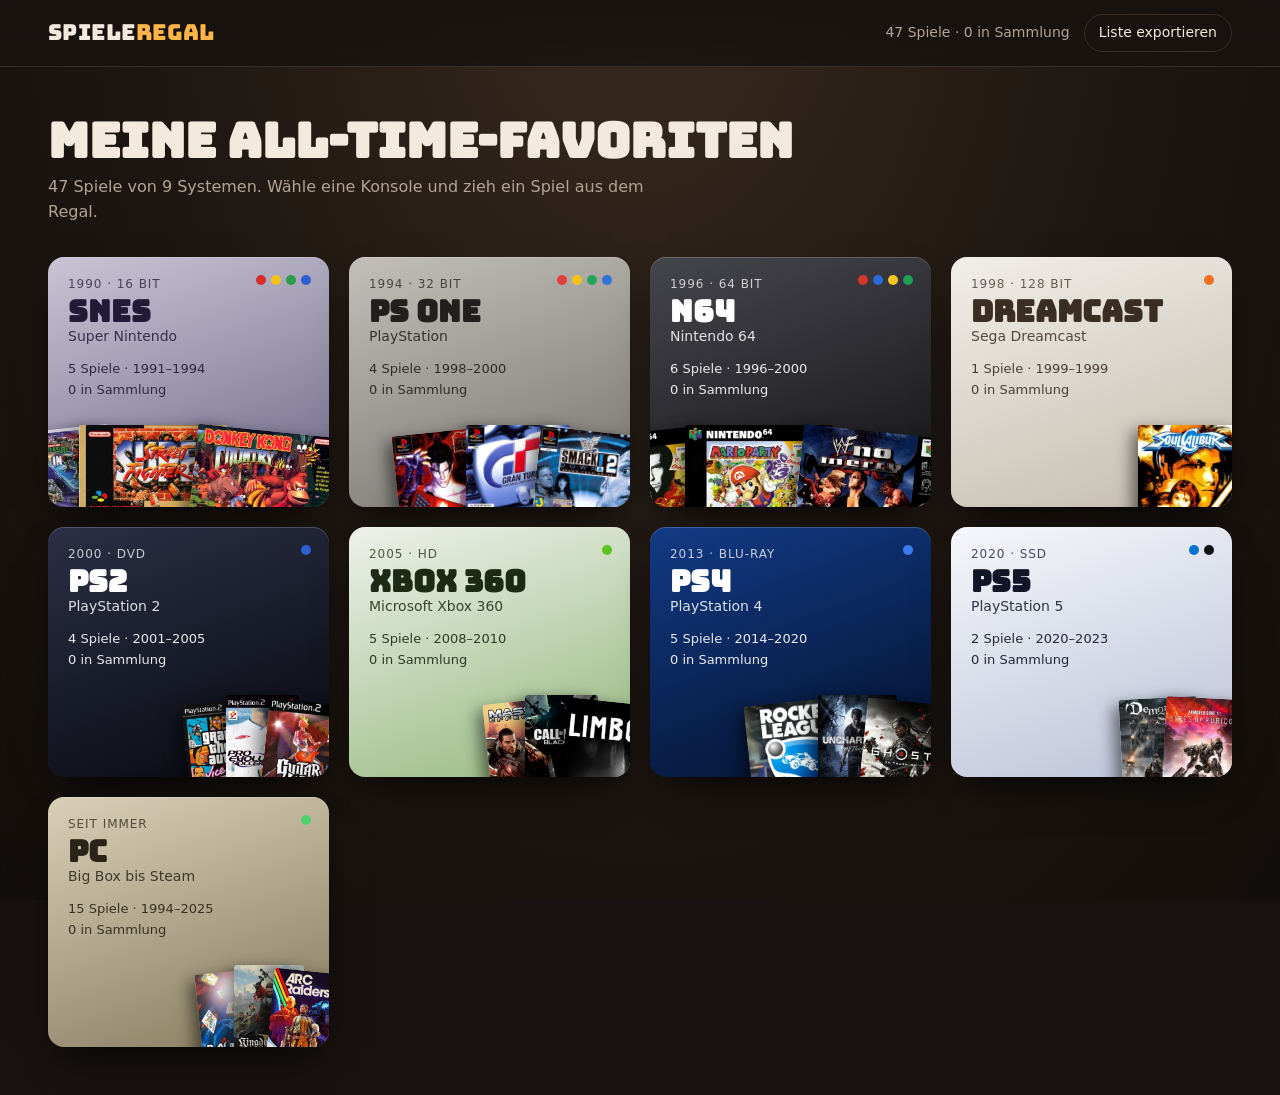
==== index.html @ d402b3fd "initial commit" ====
<!doctype html>
<html lang="de">
<head>
  <meta charset="utf-8">
  <meta name="viewport" content="width=device-width, initial-scale=1">
  <title>Spieleregal</title>
  <link rel="preconnect" href="https://fonts.googleapis.com">
  <link rel="preconnect" href="https://fonts.gstatic.com" crossorigin>
  <link href="https://fonts.googleapis.com/css2?family=Bungee&display=swap" rel="stylesheet">
  <link rel="stylesheet" href="style.css">
</head>
<body>
  <header class="top">
    <a href="#/" class="logo">Spiele<span>regal</span></a>
    <div class="top-actions">
      <span class="stats" id="stats"></span>
      <button class="btn ghost" id="export" title="Sammlungsstatus und Notizen als data/games.js speichern">Liste exportieren</button>
    </div>
  </header>

  <main id="view"></main>

  <dialog id="detail" aria-label="Spieldetails">
    <button class="close" data-close aria-label="Schließen">×</button>
    <button class="nav prev" data-step="-1" aria-label="Vorheriges Spiel">‹</button>
    <button class="nav next" data-step="1" aria-label="Nächstes Spiel">›</button>
    <div class="detail-body" id="detail-body"></div>
  </dialog>

  <script src="data/games.js"></script>
  <script src="data/meta.js"></script>
  <script src="app.js"></script>
</body>
</html>
---- style.css ----
:root {
  --bg: #17120f;
  --bg-2: #211a15;
  --wall: radial-gradient(ellipse at 50% -10%, #3a2b20 0%, #1d1611 55%, #120e0b 100%);
  --text: #f3e9dc;
  --muted: #b3a493;
  --dim: #7d6f61;
  --accent: #ffb547;
  --ok: #7bd88f;
  --wood-1: #8a5a34;
  --wood-2: #6b4226;
  --wood-3: #4a2c18;
  --card: #261e18;
  --line: #3a2e25;
  --radius: 10px;
  --box-h: 200px;
  --font-display: 'Bungee', system-ui, sans-serif;
  --font: ui-sans-serif, system-ui, -apple-system, 'Segoe UI', sans-serif;
}

* { box-sizing: border-box; }
html { color-scheme: dark; }
body {
  margin: 0;
  min-height: 100vh;
  background: var(--bg) var(--wall) fixed;
  color: var(--text);
  font: 16px/1.55 var(--font);
  -webkit-font-smoothing: antialiased;
}
a { color: inherit; }
button { font: inherit; color: inherit; cursor: pointer; }
:focus-visible { outline: 2px solid var(--accent); outline-offset: 3px; }

/* --- Kopfzeile ------------------------------------------------------------ */
.top {
  position: sticky; top: 0; z-index: 10;
  display: flex; align-items: center; justify-content: space-between; gap: 16px;
  padding: 14px clamp(16px, 4vw, 48px);
  background: linear-gradient(#17120fee, #17120fcc);
  backdrop-filter: blur(8px);
  border-bottom: 1px solid var(--line);
}
.logo { font-family: var(--font-display); font-size: 22px; text-decoration: none; letter-spacing: .02em; }
.logo span { color: var(--accent); }
.top-actions { display: flex; align-items: center; gap: 14px; }
.stats { color: var(--muted); font-size: 14px; }
.btn {
  border: 1px solid var(--line); background: var(--card);
  padding: 7px 14px; border-radius: 999px; font-size: 14px;
}
.btn:hover { border-color: var(--accent); }
.btn.ghost { background: transparent; }

main { padding: clamp(20px, 4vw, 48px); max-width: 1400px; margin: 0 auto; }

/* --- Startseite: Konsolenwahl --------------------------------------------- */
.intro h1 { font-family: var(--font-display); font-size: clamp(28px, 5vw, 48px); line-height: 1.1; margin: 0 0 8px; }
.intro p { color: var(--muted); margin: 0 0 32px; max-width: 60ch; }

.consoles {
  display: grid; gap: 20px;
  grid-template-columns: repeat(auto-fill, minmax(260px, 1fr));
}
.console {
  --c: #888; --c2: #444;
  position: relative; display: flex; flex-direction: column;
  min-height: 250px; padding: 18px 20px; border-radius: 16px;
  text-decoration: none; overflow: hidden;
  background: linear-gradient(160deg, var(--c) 0%, var(--c2) 100%);
  color: var(--ink, #fff);
  box-shadow: 0 1px 0 #ffffff30 inset, 0 18px 40px -18px #000;
  transition: transform .25s ease, box-shadow .25s ease;
}
.console:hover { transform: translateY(-4px) rotate(-.4deg); box-shadow: 0 1px 0 #ffffff30 inset, 0 28px 50px -18px #000; }
.console .gen { font-size: 12px; opacity: .75; letter-spacing: .08em; text-transform: uppercase; }
.console h2 { font-family: var(--font-display); font-size: 30px; margin: 2px 0 0; line-height: 1; }
.console .name { font-size: 14px; opacity: .85; }
.console .count { margin-top: 12px; font-size: 13px; opacity: .9; }
.console .dots { position: absolute; top: 18px; right: 18px; display: flex; gap: 5px; }
.console .dots i { width: 10px; height: 10px; border-radius: 50%; }
.console .peek {
  position: absolute; right: -10px; bottom: -22px; height: 104px; max-width: 72%;
  display: flex; align-items: flex-end; justify-content: flex-end;
}
.console .peek img {
  height: 100%; width: auto; margin-left: -34px;
  border-radius: 3px; box-shadow: -6px 6px 16px #0008;
  transform: rotate(var(--r, 0deg)) translateY(var(--y, 0));
  transition: transform .3s ease;
}
.console:hover .peek img { transform: rotate(calc(var(--r, 0deg) * 1.6)) translateY(calc(var(--y, 0px) - 8px)); }

/* --- Regalansicht --------------------------------------------------------- */
.shelf-head { display: flex; flex-wrap: wrap; align-items: end; justify-content: space-between; gap: 16px; margin-bottom: 28px; }
.back { color: var(--muted); text-decoration: none; font-size: 14px; }
.back:hover { color: var(--accent); }
.shelf-head h1 { font-family: var(--font-display); font-size: clamp(26px, 4.5vw, 44px); margin: 4px 0 0; line-height: 1.05; }
.shelf-head .sub { color: var(--muted); font-size: 14px; }
.filter { display: inline-flex; border: 1px solid var(--line); border-radius: 999px; padding: 3px; background: var(--card); }
.filter button { border: 0; background: none; padding: 6px 14px; border-radius: 999px; font-size: 14px; color: var(--muted); }
.filter button[aria-pressed="true"] { background: var(--accent); color: #241505; font-weight: 600; }

.cabinet {
  padding: 26px clamp(10px, 2vw, 26px) 0;
  border-radius: 6px;
  background:
    linear-gradient(90deg, #0000 0 0) ,
    linear-gradient(#1a120c, #25190f);
  border: 14px solid var(--wood-2);
  border-image: linear-gradient(var(--wood-1), var(--wood-3)) 1;
  box-shadow: 0 30px 60px -20px #000, inset 0 0 60px #000a;
}
.row {
  position: relative;
  display: flex; align-items: flex-end; gap: 18px;
  padding: 0 14px; min-height: calc(var(--box-h) + 40px);
  perspective: 1400px;
}
/* Regalbrett */
.row::after {
  content: ''; position: absolute; left: -26px; right: -26px; bottom: -18px; height: 18px;
  background: linear-gradient(var(--wood-1), var(--wood-2) 60%, var(--wood-3));
  box-shadow: 0 10px 18px -4px #000c;
  z-index: 0;
}
.row + .row { margin-top: 64px; }
.cabinet .row:last-child { margin-bottom: 18px; }

.slot { position: relative; z-index: 1; display: flex; flex-direction: column; align-items: center; }
.box {
  --depth: 12px; --spine: #333;
  position: relative; display: block; height: var(--box-h); width: calc(var(--box-h) * var(--ar, .7));
  transform-style: preserve-3d;
  transform: rotateY(14deg);
  transform-origin: 50% 100%;
  transition: transform .35s cubic-bezier(.2,.8,.2,1), filter .3s;
  border: 0; padding: 0; background: none;
}
.box .front {
  position: absolute; inset: 0; border-radius: var(--case-r, 2px); overflow: hidden;
  background: var(--spine);
  box-shadow: 0 0 0 1px #0004;
}
.box .front img { width: 100%; height: 100%; object-fit: cover; display: block; }
.box .side {
  position: absolute; top: 0; left: 0; height: 100%; width: var(--depth);
  background: linear-gradient(90deg, color-mix(in srgb, var(--spine) 70%, #000), var(--spine));
  transform-origin: 0 50%;
  transform: rotateY(90deg);
}
/* Kunststoffglanz bei Disc-Hüllen */
.box.case .front::after {
  content: ''; position: absolute; inset: 0;
  background: linear-gradient(115deg, #ffffff26 0%, #ffffff05 35%, #0000 60%);
  pointer-events: none;
}
.box:hover, .box:focus-visible { transform: rotateY(0deg) translateY(-10px) scale(1.04); }
.box.missing { filter: saturate(.55) brightness(.78); }
.box.missing:hover, .box.missing:focus-visible { filter: none; }
.shadow { width: 90%; height: 10px; margin-top: -4px; background: radial-gradient(#000a, #0000 70%); }

.tag {
  position: absolute; bottom: -16px; left: 50%; transform: translateX(-50%);
  z-index: 2; white-space: nowrap;
  font: 600 11px/1 var(--font); letter-spacing: .04em;
  padding: 4px 7px 3px; border-radius: 2px;
  background: #f5ecd8; color: #3a2a1a; box-shadow: 0 2px 3px #0006;
}
.tag.own { background: var(--ok); color: #0f2a15; }

.placeholder {
  height: 100%; display: grid; place-items: center; padding: 12px; text-align: center;
  font: 700 14px/1.2 var(--font); color: #fff;
  background: repeating-linear-gradient(135deg, #ffffff10 0 8px, #0000 8px 16px), var(--spine);
}

.empty { color: var(--muted); padding: 40px 0 60px; text-align: center; }

/* --- Detailansicht -------------------------------------------------------- */
dialog {
  width: min(1040px, calc(100vw - 32px)); max-height: calc(100vh - 32px);
  padding: 0; border: 1px solid var(--line); border-radius: 18px;
  background: linear-gradient(160deg, #2a2019, #18120e);
  color: var(--text); overflow: visible;
  box-shadow: 0 40px 100px #000;
}
dialog::backdrop { background: #0b0807cc; backdrop-filter: blur(6px); }
dialog[open] { animation: pop .35s cubic-bezier(.2,.8,.2,1); }
@keyframes pop { from { opacity: 0; transform: translateY(20px) scale(.97); } }

.detail-body {
  display: grid; grid-template-columns: minmax(0, 400px) 1fr; gap: clamp(20px, 4vw, 44px);
  padding: clamp(20px, 4vw, 40px); max-height: calc(100vh - 34px); overflow-y: auto;
}
.hero { perspective: 1200px; display: flex; justify-content: center; align-items: flex-start; }
.hero .box {
  --box-h: min(480px, 60vh);
  max-width: 100%;
  animation: pull .7s cubic-bezier(.2,.8,.2,1);
  transform: rotateY(-8deg);
}
.hero .box:hover { transform: rotateY(-2deg) translateY(-4px); }
.hero .box .side { transform: rotateY(-90deg); left: auto; right: 0; transform-origin: 100% 50%; }
@keyframes pull { from { transform: rotateY(80deg) translateX(-60px) scale(.7); opacity: 0; } }

.info .meta-line { color: var(--accent); font-size: 13px; letter-spacing: .1em; text-transform: uppercase; font-weight: 600; }
.info h2 { font-family: var(--font-display); font-size: clamp(24px, 3.6vw, 38px); line-height: 1.1; margin: 6px 0 18px; font-weight: 400; }
.facts { display: grid; grid-template-columns: auto 1fr; gap: 6px 18px; margin: 0 0 20px; font-size: 14px; }
.facts dt { color: var(--dim); }
.facts dd { margin: 0; }
.desc { color: #e0d3c3; margin: 0 0 6px; }
.source { font-size: 12px; color: var(--dim); }
.source a { color: var(--muted); }

.own-toggle {
  display: flex; align-items: center; gap: 12px; margin: 22px 0 18px;
  padding: 12px 14px; border-radius: var(--radius); background: #0003; border: 1px solid var(--line);
  cursor: pointer;
}
.own-toggle input { appearance: none; width: 44px; height: 26px; border-radius: 99px; background: #4a3d33; position: relative; cursor: pointer; transition: background .2s; flex: none; margin: 0; }
.own-toggle input::after { content: ''; position: absolute; top: 3px; left: 3px; width: 20px; height: 20px; border-radius: 50%; background: #fff; transition: transform .2s; }
.own-toggle input:checked { background: var(--ok); }
.own-toggle input:checked::after { transform: translateX(18px); }
.own-toggle small { display: block; color: var(--dim); font-size: 12px; }

.note label { display: block; font-size: 13px; color: var(--muted); margin-bottom: 6px; }
.note textarea {
  width: 100%; min-height: 96px; resize: vertical;
  padding: 10px 12px; border-radius: var(--radius); border: 1px solid var(--line);
  background: #0003; color: var(--text); font: 15px/1.5 var(--font);
}

dialog .close, dialog .nav {
  position: absolute; z-index: 2; border: 1px solid var(--line); background: var(--card);
  width: 40px; height: 40px; border-radius: 50%; font-size: 22px; line-height: 1;
  display: grid; place-items: center;
}
dialog .close { top: -14px; right: -14px; }
dialog .nav { top: 50%; transform: translateY(-50%); }
dialog .prev { left: -20px; }
dialog .next { right: -20px; }
dialog .close:hover, dialog .nav:hover { border-color: var(--accent); color: var(--accent); }

/* --- Klein ---------------------------------------------------------------- */
@media (max-width: 760px) {
  :root { --box-h: 130px; }
  .stats { display: none; }
  .row { gap: 12px; padding: 0 6px; }
  .row + .row { margin-top: 56px; }
  .cabinet { border-width: 8px; padding-top: 18px; }
  .detail-body { grid-template-columns: 1fr; }
  .hero .box { --box-h: 300px; }
  dialog .nav { top: 150px; }
  dialog .prev { left: 6px; }
  dialog .next { right: 6px; }
  dialog .close { top: 8px; right: 8px; }
}
@media (prefers-reduced-motion: reduce) {
  *, *::before, *::after { animation: none !important; transition: none !important; }
}
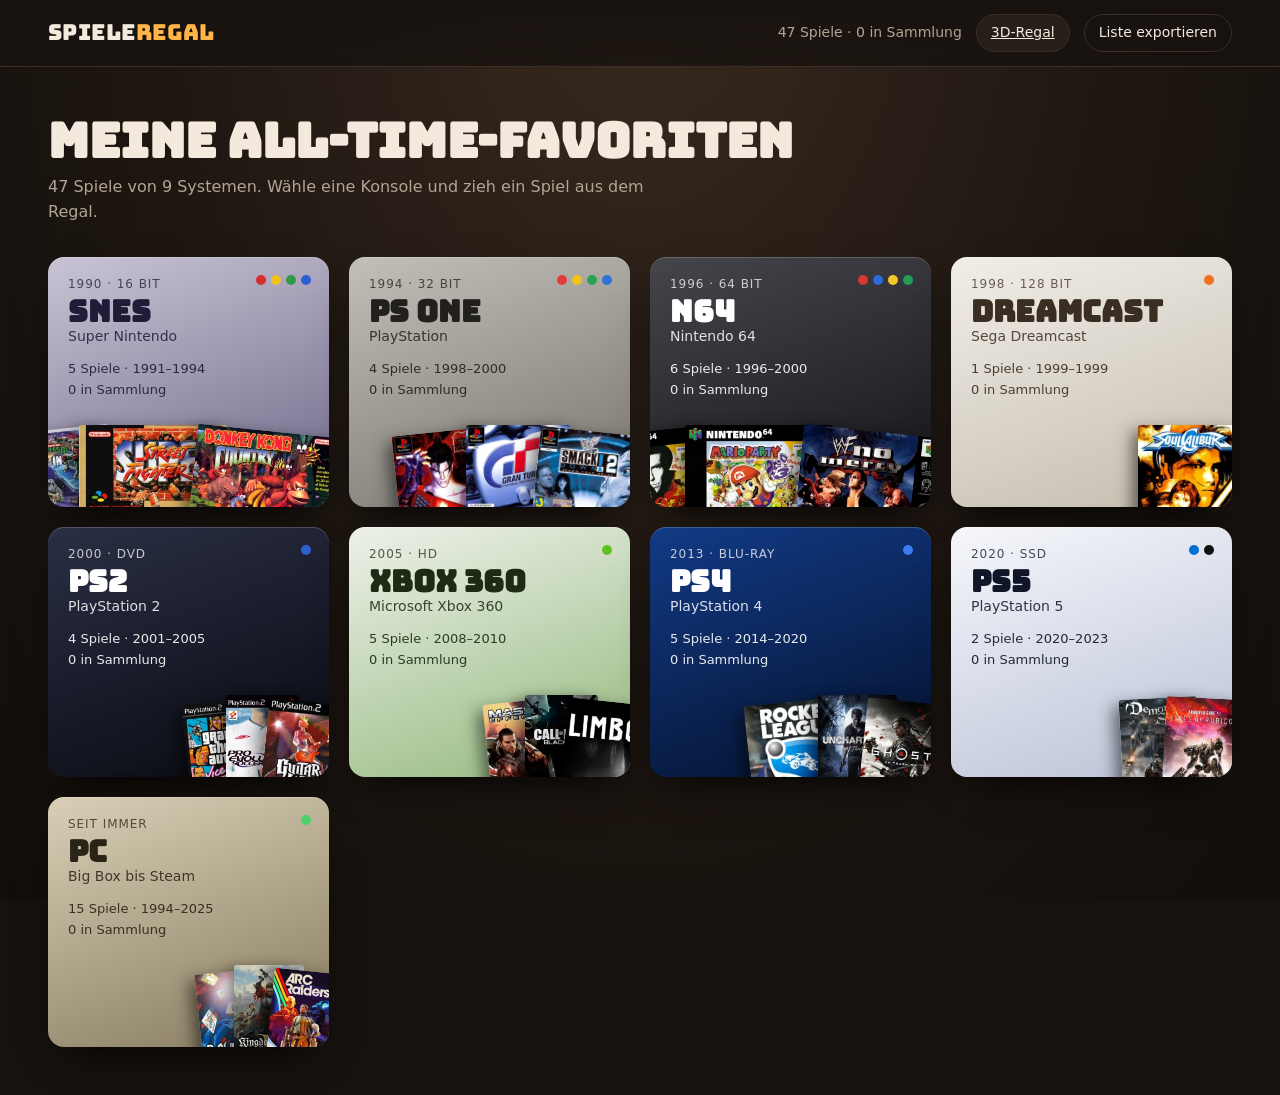
==== commit 4ba1718b: "add 3d render" ====
--- a/index.html
+++ b/index.html
@@ -14,6 +14,7 @@
     <a href="#/" class="logo">Spiele<span>regal</span></a>
     <div class="top-actions">
       <span class="stats" id="stats"></span>
+      <a class="btn" href="3d/">3D-Regal</a>
       <button class="btn ghost" id="export" title="Sammlungsstatus und Notizen als data/games.js speichern">Liste exportieren</button>
     </div>
   </header>
